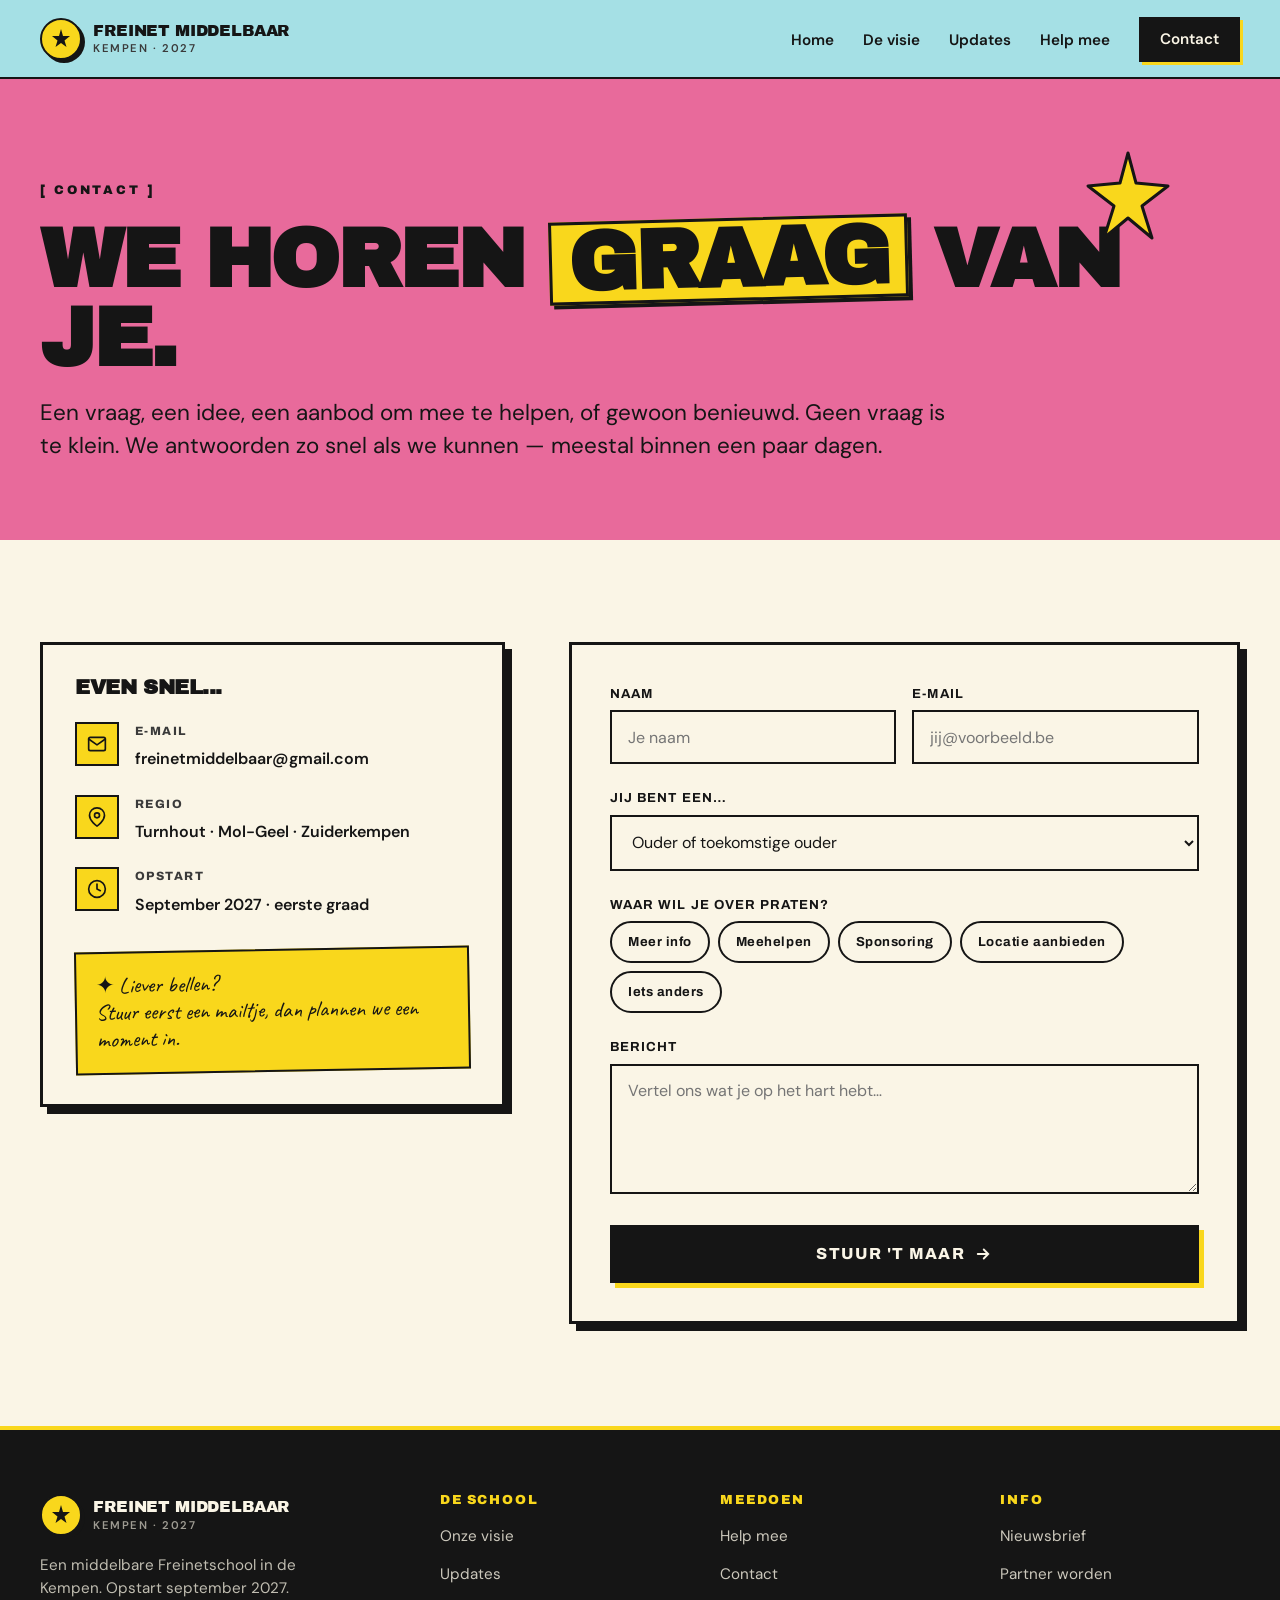
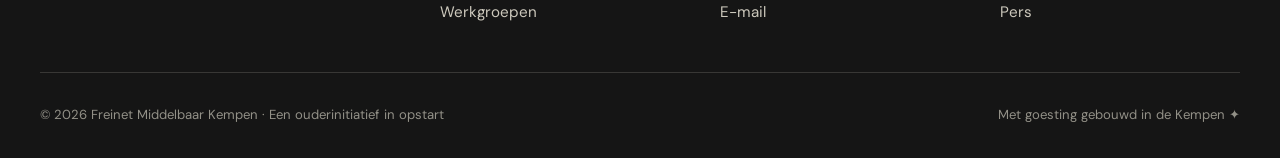
==== contact.html @ 90663b98 "Add files via upload" ====
<!DOCTYPE html>
<html lang="nl">
<head>
<meta charset="UTF-8">
<meta name="viewport" content="width=device-width, initial-scale=1.0">
<title>Contact — Freinet Middelbaar Kempen</title>
<meta name="description" content="Stuur ons een bericht. Vragen, ideeën, aanbod om te helpen, of gewoon benieuwd? We horen graag van je.">
<meta name="theme-color" content="#A5E0E5">
<link rel="icon" type="image/svg+xml" href="data:image/svg+xml,%3Csvg xmlns='http://www.w3.org/2000/svg' viewBox='0 0 64 64'%3E%3Ccircle cx='32' cy='32' r='30' fill='%23F9D71C' stroke='%23151515' stroke-width='4'/%3E%3Cpath d='M22 28 L32 20 L42 28 L32 36 Z' fill='%23151515'/%3E%3C/svg%3E">
<link rel="stylesheet" href="styles.css">
<style>
  .page-header { background: var(--pink); }
  .page-header h1 em {
    font-style: normal;
    background: var(--yellow);
    padding: 0 0.2em;
    border: 3px solid var(--ink);
    display: inline-block;
    transform: rotate(-1.5deg);
    box-shadow: 4px 4px 0 var(--ink);
  }
  .page-star { top: 15%; right: 8%; width: 100px; height: 100px; animation: bobble 5s ease-in-out infinite; }
  @media (max-width: 720px) { .page-star { display: none; } }

  /* Contact grid */
  .contact-grid {
    display: grid;
    grid-template-columns: 0.9fr 1.3fr;
    gap: clamp(2.5rem, 5vw, 4.5rem);
  }
  @media (max-width: 820px) { .contact-grid { grid-template-columns: 1fr; } }

  .contact-info-box {
    background: var(--paper);
    border: 3px solid var(--ink);
    box-shadow: 7px 7px 0 var(--ink);
    padding: 2rem;
    align-self: start;
  }
  .contact-info-box h3 { margin-bottom: 1.5rem; font-size: 1.3rem; }
  .contact-info-list {
    list-style: none;
    display: flex; flex-direction: column;
    gap: 1.4rem;
  }
  .contact-info-list li {
    display: flex; gap: 1rem;
    align-items: flex-start;
  }
  .contact-icon {
    width: 44px; height: 44px;
    display: grid; place-items: center;
    background: var(--yellow);
    border: 2px solid var(--ink);
    flex-shrink: 0;
  }
  .contact-icon svg { width: 20px; height: 20px; stroke: var(--ink); }
  .contact-info-text {
    flex: 1;
  }
  .contact-info-text strong {
    display: block;
    font-family: var(--font-headline);
    font-weight: 800;
    font-size: 0.75rem;
    text-transform: uppercase;
    letter-spacing: 0.12em;
    color: var(--ink-soft);
    margin-bottom: 0.3rem;
  }
  .contact-info-text a, .contact-info-text span {
    color: var(--ink);
    text-decoration: none;
    font-weight: 600;
    font-size: 1rem;
  }
  .contact-info-text a:hover { text-decoration: underline; text-underline-offset: 3px; text-decoration-thickness: 2px; }

  .contact-handnote {
    margin-top: 2rem;
    padding: 1.2rem;
    background: var(--yellow);
    border: 2px solid var(--ink);
    font-family: var(--font-hand);
    font-size: 1.4rem;
    line-height: 1.2;
    transform: rotate(-1deg);
  }

  /* Formulier */
  .contact-form {
    background: var(--paper);
    border: 3px solid var(--ink);
    box-shadow: 7px 7px 0 var(--ink);
    padding: clamp(1.8rem, 3vw, 2.5rem);
  }
  .form-row { margin-bottom: 1.5rem; }
  .form-row-split {
    display: grid;
    grid-template-columns: 1fr 1fr;
    gap: 1rem;
  }
  @media (max-width: 560px) { .form-row-split { grid-template-columns: 1fr; } }

  .form-submit {
    width: 100%;
    padding: 1.1rem;
    background: var(--ink);
    color: var(--paper);
    border: 2px solid var(--ink);
    font-family: var(--font-headline);
    font-weight: 800;
    font-size: 1rem;
    text-transform: uppercase;
    letter-spacing: 0.08em;
    cursor: pointer;
    box-shadow: 5px 5px 0 var(--yellow);
    transition: transform 0.15s var(--ease), box-shadow 0.15s var(--ease);
    display: flex;
    align-items: center;
    justify-content: center;
    gap: 0.6rem;
    margin-top: 0.8rem;
  }
  .form-submit:hover {
    transform: translate(-2px, -2px);
    box-shadow: 7px 7px 0 var(--yellow);
  }
  .form-submit svg { width: 18px; height: 18px; }

  .form-success {
    display: none;
    margin-top: 1.2rem;
    padding: 1rem 1.2rem;
    background: var(--lime);
    border: 2px solid var(--ink);
    font-weight: 600;
    font-size: 0.95rem;
  }
  .form-success.show { display: block; }
</style>
</head>
<body>

<nav class="nav">
  <div class="nav-inner">
    <a href="index.html" class="brand">
      <span class="brand-mark">
        <svg viewBox="0 0 24 24" fill="#151515"><path d="M12 2 L14 9 L21 9 L15.5 13.5 L17.5 20 L12 16 L6.5 20 L8.5 13.5 L3 9 L10 9 Z"/></svg>
      </span>
      <span class="brand-text">Freinet Middelbaar<small>Kempen · 2027</small></span>
    </a>
    <button class="nav-toggle" id="navToggle" aria-label="Menu" aria-expanded="false">
      <svg viewBox="0 0 24 24" fill="none" stroke="#151515" stroke-width="2.5" stroke-linecap="round"><line x1="3" y1="6" x2="21" y2="6"/><line x1="3" y1="12" x2="21" y2="12"/><line x1="3" y1="18" x2="21" y2="18"/></svg>
    </button>
    <ul class="nav-links" id="navLinks">
      <li><a href="index.html">Home</a></li>
      <li><a href="visie.html">De visie</a></li>
      <li><a href="updates.html">Updates</a></li>
      <li><a href="helpen.html">Help mee</a></li>
      <li><a href="contact.html" class="nav-cta">Contact</a></li>
    </ul>
  </div>
</nav>

<!-- HEADER -->
<section class="page-header">
  <span class="star page-star" aria-hidden="true">
    <svg viewBox="0 0 100 100"><path d="M50 5 L58 35 L90 38 L64 58 L74 90 L50 70 L26 90 L36 58 L10 38 L42 35 Z" fill="#F9D71C" stroke="#151515" stroke-width="3" stroke-linejoin="round"/></svg>
  </span>
  <div class="container">
    <div class="reveal">
      <span class="label">CONTACT </span>
      <h1 style="margin-top: 1rem;">We horen <em>graag</em> van je.</h1>
      <p class="page-header-lead" style="color: var(--ink);">
        Een vraag, een idee, een aanbod om mee te helpen, of gewoon benieuwd. Geen vraag is te klein. We antwoorden zo snel als we kunnen — meestal binnen een paar dagen.
      </p>
    </div>
  </div>
</section>

<!-- CONTACT -->
<section class="bg-paper">
  <div class="container">
    <div class="contact-grid">
      <!-- Info -->
      <div class="reveal">
        <div class="contact-info-box">
          <h3>Even snel...</h3>
          <ul class="contact-info-list">
            <li>
              <div class="contact-icon">
                <svg viewBox="0 0 24 24" fill="none" stroke-width="2" stroke-linecap="round" stroke-linejoin="round"><path d="M4 4h16c1.1 0 2 .9 2 2v12c0 1.1-.9 2-2 2H4c-1.1 0-2-.9-2-2V6c0-1.1.9-2 2-2z"/><polyline points="22,6 12,13 2,6"/></svg>
              </div>
              <div class="contact-info-text">
                <strong>E-mail</strong>
                <a href="mailto:freinetmiddelbaar@gmail.com">freinetmiddelbaar@gmail.com</a>
              </div>
            </li>
            <li>
              <div class="contact-icon">
                <svg viewBox="0 0 24 24" fill="none" stroke-width="2" stroke-linecap="round" stroke-linejoin="round"><path d="M21 10c0 7-9 13-9 13s-9-6-9-13a9 9 0 0 1 18 0z"/><circle cx="12" cy="10" r="3"/></svg>
              </div>
              <div class="contact-info-text">
                <strong>Regio</strong>
                <span>Turnhout · Mol-Geel · Zuiderkempen</span>
              </div>
            </li>
            <li>
              <div class="contact-icon">
                <svg viewBox="0 0 24 24" fill="none" stroke-width="2" stroke-linecap="round" stroke-linejoin="round"><circle cx="12" cy="12" r="10"/><polyline points="12 6 12 12 16 14"/></svg>
              </div>
              <div class="contact-info-text">
                <strong>Opstart</strong>
                <span>September 2027 · eerste graad</span>
              </div>
            </li>
          </ul>

          <div class="contact-handnote">
            ✦ Liever bellen?<br>Stuur eerst een mailtje, dan plannen we een moment in.
          </div>
        </div>
      </div>

      <!-- Formulier -->
      <form class="contact-form reveal" id="contactForm" style="transition-delay: 0.1s">
        <div class="form-row form-row-split">
          <div>
            <label for="f-naam">Naam</label>
            <input type="text" id="f-naam" name="naam" required placeholder="Je naam">
          </div>
          <div>
            <label for="f-email">E-mail</label>
            <input type="email" id="f-email" name="email" required placeholder="jij@voorbeeld.be">
          </div>
        </div>

        <div class="form-row">
          <label for="f-rol">Jij bent een…</label>
          <select id="f-rol" name="rol">
            <option>Ouder of toekomstige ouder</option>
            <option>Sponsor of partner</option>
            <option>Onderwijsprofessional</option>
            <option>Eigenaar of aanbieder van een locatie</option>
            <option>Geïnteresseerde of pers</option>
            <option>Anders</option>
          </select>
        </div>

        <div class="form-row">
          <label>Waar wil je over praten?</label>
          <div class="chips">
            <div class="chip"><input type="checkbox" id="t-info"><label for="t-info">Meer info</label></div>
            <div class="chip"><input type="checkbox" id="t-helpen"><label for="t-helpen">Meehelpen</label></div>
            <div class="chip"><input type="checkbox" id="t-sponsor"><label for="t-sponsor">Sponsoring</label></div>
            <div class="chip"><input type="checkbox" id="t-locatie"><label for="t-locatie">Locatie aanbieden</label></div>
            <div class="chip"><input type="checkbox" id="t-anders"><label for="t-anders">Iets anders</label></div>
          </div>
        </div>

        <div class="form-row">
          <label for="f-bericht">Bericht</label>
          <textarea id="f-bericht" name="bericht" required placeholder="Vertel ons wat je op het hart hebt…"></textarea>
        </div>

        <button type="submit" class="form-submit">
          STUUR 'T MAAR
          <svg viewBox="0 0 24 24" fill="none" stroke="currentColor" stroke-width="2.5" stroke-linecap="round"><path d="M5 12h14M13 6l6 6-6 6"/></svg>
        </button>

        <div class="form-success" id="formSuccess">
          ✦ Bedankt! Je bericht is verstuurd. We horen graag van je — binnenkort.
        </div>
      </form>
    </div>
  </div>
</section>

<!-- FOOTER -->
<footer>
  <div class="container">
    <div class="footer-grid">
      <div>
        <a href="index.html" class="brand footer-brand">
          <span class="brand-mark">
            <svg viewBox="0 0 24 24" fill="#151515"><path d="M12 2 L14 9 L21 9 L15.5 13.5 L17.5 20 L12 16 L6.5 20 L8.5 13.5 L3 9 L10 9 Z"/></svg>
          </span>
          <span class="brand-text" style="color: var(--paper);">Freinet Middelbaar<small style="color: rgba(250,245,230,0.6);">Kempen · 2027</small></span>
        </a>
        <p class="footer-tagline">Een middelbare Freinetschool in de Kempen. Opstart september 2027.</p>
      </div>
      <div class="footer-col"><h4>De school</h4><ul><li><a href="visie.html">Onze visie</a></li><li><a href="updates.html">Updates</a></li><li><a href="helpen.html">Werkgroepen</a></li></ul></div>
      <div class="footer-col"><h4>Meedoen</h4><ul><li><a href="helpen.html">Help mee</a></li><li><a href="contact.html">Contact</a></li><li><a href="mailto:freinetmiddelbaar@gmail.com">E-mail</a></li></ul></div>
      <div class="footer-col"><h4>Info</h4><ul><li><a href="updates.html#nieuwsbrief">Nieuwsbrief</a></li><li><a href="contact.html">Partner worden</a></li><li><a href="contact.html">Pers</a></li></ul></div>
    </div>
    <div class="footer-bottom">
      <span>© 2026 Freinet Middelbaar Kempen · Een ouderinitiatief in opstart</span>
      <span>Met goesting gebouwd in de Kempen ✦</span>
    </div>
  </div>
</footer>

<script src="nav.js"></script>
</body>
</html>
---- styles.css ----
/* ============================================================
   FREINET MIDDELBAAR KEMPEN — GEDEELDE STIJL
   Palet: mint + geel + zwart + paper. Bold condensed display.
   Handgetekende accenten via SVG.
   ============================================================ */

@import url('https://fonts.googleapis.com/css2?family=Archivo+Black&family=Caveat:wght@500;700&family=DM+Sans:ital,wght@0,400;0,500;0,600;0,700;1,400;1,500&family=Archivo:wght@400;500;600;700;800;900&display=swap');

:root {
  /* Hoofdpalet */
  --mint: #A5E0E5;
  --mint-deep: #7BC4CB;
  --mint-pale: #D6F0F2;
  --yellow: #F9D71C;
  --yellow-warm: #F5C518;
  --paper: #FAF5E6;
  --paper-warm: #F4EBD0;
  --ink: #151515;
  --ink-soft: #3a3a3a;
  --muted: #6b6b6b;

  /* Accenten voor sterren/markers */
  --pink: #E86A9B;
  --coral: #FF8C6E;
  --lime: #C9E26C;
  --violet: #9D7DD1;

  /* Fonts */
  --font-display: 'Archivo Black', 'Arial Black', sans-serif;
  --font-headline: 'Archivo', sans-serif;
  --font-body: 'DM Sans', system-ui, sans-serif;
  --font-hand: 'Caveat', cursive;

  --maxw: 1280px;
  --ease: cubic-bezier(0.2, 0.9, 0.3, 1);
}

* { box-sizing: border-box; margin: 0; padding: 0; }

html {
  scroll-behavior: smooth;
  scroll-padding-top: 90px;
}

body {
  font-family: var(--font-body);
  font-size: 17px;
  line-height: 1.55;
  color: var(--ink);
  background: var(--mint);
  -webkit-font-smoothing: antialiased;
  -moz-osx-font-smoothing: grayscale;
  overflow-x: hidden;
}

/* ============================================================
   TYPOGRAPHY
   ============================================================ */
h1, h2, h3, h4 {
  font-family: var(--font-display);
  line-height: 0.92;
  letter-spacing: -0.02em;
  color: var(--ink);
  text-transform: uppercase;
}

h1 {
  font-size: clamp(2.4rem, 6.5vw, 5.2rem);
  letter-spacing: -0.03em;
}

h2 {
  font-size: clamp(2rem, 5vw, 3.8rem);
  letter-spacing: -0.025em;
}

h3 {
  font-size: clamp(1.4rem, 2.5vw, 2rem);
  letter-spacing: -0.02em;
  line-height: 1;
}

h4 {
  font-size: 1.05rem;
  letter-spacing: 0.08em;
  text-transform: uppercase;
  font-family: var(--font-headline);
  font-weight: 900;
}

p { max-width: 62ch; }

strong { font-weight: 700; }

.hand {
  font-family: var(--font-hand);
  font-weight: 700;
  font-size: 1.3em;
  text-transform: none;
  letter-spacing: 0;
  line-height: 1;
  color: var(--ink);
}

/* Label: gesperiode caps tussen vierkante haakjes */
.label {
  font-family: var(--font-headline);
  font-weight: 900;
  font-size: 0.78rem;
  text-transform: uppercase;
  letter-spacing: 0.22em;
  color: var(--ink);
  display: inline-flex;
  align-items: center;
  gap: 0.4rem;
}
.label::before { content: '['; color: var(--ink); font-family: var(--font-display); }
.label::after { content: ']'; color: var(--ink); font-family: var(--font-display); }

/* Nummerbadge: gele cirkel met nummer in brackets */
.numbox {
  display: inline-flex;
  align-items: center;
  gap: 0.7rem;
}
.numbox-num {
  display: inline-grid;
  place-items: center;
  background: var(--yellow);
  border: 2px solid var(--ink);
  font-family: var(--font-display);
  font-size: 1rem;
  width: 44px; height: 44px;
  padding-top: 2px;
  box-shadow: 3px 3px 0 var(--ink);
}
.numbox-num.square {
  border-radius: 0;
}
.numbox-num.round {
  border-radius: 50%;
}

/* ============================================================
   LAYOUT
   ============================================================ */
.container {
  max-width: var(--maxw);
  margin: 0 auto;
  padding: 0 clamp(1.2rem, 4vw, 2.5rem);
}

section {
  padding: clamp(4rem, 8vw, 7rem) 0;
  position: relative;
}

section.bg-mint { background: var(--mint); }
section.bg-mint-pale { background: var(--mint-pale); }
section.bg-paper { background: var(--paper); }
section.bg-ink { background: var(--ink); color: var(--paper); }
section.bg-ink h1, section.bg-ink h2, section.bg-ink h3, section.bg-ink h4 { color: var(--paper); }
section.bg-yellow { background: var(--yellow); }

/* ============================================================
   NAVIGATIE
   ============================================================ */
.nav {
  position: sticky;
  top: 0;
  z-index: 100;
  background: var(--mint);
  border-bottom: 2px solid var(--ink);
  transition: background 0.3s;
}
.nav-inner {
  max-width: var(--maxw);
  margin: 0 auto;
  padding: 1.1rem clamp(1.2rem, 4vw, 2.5rem);
  display: flex;
  align-items: center;
  justify-content: space-between;
  gap: 2rem;
}

.brand {
  display: flex;
  align-items: center;
  gap: 0.7rem;
  text-decoration: none;
  color: var(--ink);
}
.brand-mark {
  width: 42px; height: 42px;
  display: grid; place-items: center;
  background: var(--yellow);
  border: 2px solid var(--ink);
  border-radius: 50%;
  box-shadow: 3px 3px 0 var(--ink);
  transition: transform 0.2s var(--ease), box-shadow 0.2s var(--ease);
}
.brand:hover .brand-mark {
  transform: translate(-1px, -1px);
  box-shadow: 4px 4px 0 var(--ink);
}
.brand-mark svg { width: 24px; height: 24px; }
.brand-text {
  font-family: var(--font-display);
  font-size: 1rem;
  line-height: 1;
  letter-spacing: -0.01em;
  text-transform: uppercase;
}
.brand-text small {
  display: block;
  font-family: var(--font-body);
  font-weight: 600;
  font-size: 0.7rem;
  letter-spacing: 0.14em;
  margin-top: 0.3rem;
  color: var(--ink-soft);
  text-transform: uppercase;
}

.nav-links {
  display: flex;
  align-items: center;
  gap: 1.8rem;
  list-style: none;
}
.nav-links a {
  color: var(--ink);
  text-decoration: none;
  font-weight: 600;
  font-size: 0.95rem;
  position: relative;
  padding: 0.3rem 0;
  transition: color 0.2s;
}
.nav-links a::after {
  content: '';
  position: absolute;
  left: 0; bottom: -4px;
  width: 0; height: 3px;
  background: var(--ink);
  transition: width 0.3s var(--ease);
}
.nav-links a:hover::after,
.nav-links a.active::after { width: 100%; }

.nav-cta {
  background: var(--ink) !important;
  color: var(--paper) !important;
  padding: 0.65rem 1.2rem !important;
  border: 2px solid var(--ink);
  box-shadow: 3px 3px 0 var(--yellow);
  transition: transform 0.15s var(--ease), box-shadow 0.15s var(--ease) !important;
}
.nav-cta:hover {
  transform: translate(-1px, -1px);
  box-shadow: 4px 4px 0 var(--yellow);
}
.nav-cta::after { display: none !important; }

.nav-toggle {
  display: none;
  background: var(--yellow);
  border: 2px solid var(--ink);
  border-radius: 6px;
  padding: 0.5rem 0.6rem;
  cursor: pointer;
  box-shadow: 2px 2px 0 var(--ink);
}
.nav-toggle svg { width: 22px; height: 22px; display: block; }

@media (max-width: 900px) {
  .nav-toggle { display: block; }
  .nav-links {
    position: absolute;
    top: 100%;
    left: 0; right: 0;
    background: var(--mint);
    flex-direction: column;
    align-items: stretch;
    padding: 1.2rem clamp(1.2rem, 4vw, 2.5rem) 2rem;
    border-bottom: 2px solid var(--ink);
    gap: 0.5rem;
    transform: translateY(-120%);
    transition: transform 0.3s var(--ease);
  }
  .nav-links.open { transform: translateY(0); }
  .nav-links li { border-bottom: 1px dashed var(--ink); padding: 0.9rem 0; }
  .nav-links li:last-child { border-bottom: none; padding-top: 1rem; }
  .nav-links a { font-size: 1.1rem; }
  .nav-cta {
    display: inline-block;
    align-self: flex-start;
    padding: 0.7rem 1.3rem !important;
  }
}

/* ============================================================
   BUTTONS — bold, brutaal, met hard shadow
   ============================================================ */
.btn {
  display: inline-flex;
  align-items: center;
  gap: 0.6rem;
  padding: 1rem 1.6rem;
  background: var(--ink);
  color: var(--paper);
  border: 2px solid var(--ink);
  font-family: var(--font-headline);
  font-weight: 800;
  font-size: 0.95rem;
  text-transform: uppercase;
  letter-spacing: 0.06em;
  text-decoration: none;
  cursor: pointer;
  box-shadow: 5px 5px 0 var(--ink);
  transition: transform 0.15s var(--ease), box-shadow 0.15s var(--ease);
}
.btn:hover {
  transform: translate(-2px, -2px);
  box-shadow: 7px 7px 0 var(--ink);
}
.btn:active {
  transform: translate(2px, 2px);
  box-shadow: 2px 2px 0 var(--ink);
}
.btn-yellow {
  background: var(--yellow);
  color: var(--ink);
  box-shadow: 5px 5px 0 var(--ink);
}
.btn-yellow:hover { box-shadow: 7px 7px 0 var(--ink); }
.btn-ghost {
  background: transparent;
  color: var(--ink);
  box-shadow: 5px 5px 0 var(--ink);
}
.btn-ghost:hover { background: var(--ink); color: var(--paper); }
.btn svg { width: 18px; height: 18px; }

/* ============================================================
   CARDS
   ============================================================ */
.card {
  background: var(--paper);
  border: 2px solid var(--ink);
  padding: 1.8rem;
  box-shadow: 6px 6px 0 var(--ink);
  transition: transform 0.2s var(--ease), box-shadow 0.2s var(--ease);
}
.card:hover {
  transform: translate(-2px, -2px);
  box-shadow: 8px 8px 0 var(--ink);
}

/* ============================================================
   STERREN & DECORATIEVE SVG
   ============================================================ */
.star {
  position: absolute;
  width: 80px; height: 80px;
  pointer-events: none;
  z-index: 2;
}
.star svg { width: 100%; height: 100%; display: block; }

/* Pijl handgetekend style */
.hand-arrow { display: inline-block; vertical-align: middle; }

/* ============================================================
   REVEAL ANIMATIE
   ============================================================ */
.js-on .reveal {
  opacity: 0;
  transform: translateY(30px);
  transition: opacity 0.7s var(--ease), transform 0.7s var(--ease);
}
.js-on .reveal.in { opacity: 1; transform: translateY(0); }

@keyframes bobble {
  0%, 100% { transform: translateY(0) rotate(-4deg); }
  50% { transform: translateY(-6px) rotate(3deg); }
}

/* ============================================================
   FOOTER
   ============================================================ */
footer {
  background: var(--ink);
  color: var(--paper);
  padding: 4rem 0 2rem;
  border-top: 4px solid var(--yellow);
}
.footer-grid {
  display: grid;
  grid-template-columns: 1.5fr 1fr 1fr 1fr;
  gap: 2.5rem;
  margin-bottom: 3rem;
}
@media (max-width: 820px) {
  .footer-grid { grid-template-columns: 1fr 1fr; gap: 2rem; }
}
@media (max-width: 520px) {
  .footer-grid { grid-template-columns: 1fr; }
}
.footer-brand { color: var(--paper); }
.footer-brand .brand-mark { background: var(--yellow); }
.footer-tagline {
  color: rgba(250, 245, 230, 0.75);
  font-size: 0.95rem;
  margin-top: 1.1rem;
  max-width: 32ch;
  line-height: 1.5;
}
.footer-col h4 {
  color: var(--yellow);
  margin-bottom: 1rem;
  font-size: 0.82rem;
  letter-spacing: 0.14em;
}
.footer-col ul { list-style: none; display: flex; flex-direction: column; gap: 0.7rem; }
.footer-col a {
  color: rgba(250, 245, 230, 0.8);
  text-decoration: none;
  font-size: 0.95rem;
  transition: color 0.2s;
}
.footer-col a:hover { color: var(--yellow); }
.footer-bottom {
  padding-top: 2rem;
  border-top: 1px solid rgba(250, 245, 230, 0.15);
  display: flex;
  justify-content: space-between;
  gap: 1rem;
  flex-wrap: wrap;
  font-size: 0.82rem;
  color: rgba(250, 245, 230, 0.55);
}

/* ============================================================
   PAGE HEADER (voor sub-pagina's)
   ============================================================ */
.page-header {
  padding: clamp(4rem, 8vw, 6rem) 0 clamp(3rem, 6vw, 5rem);
  position: relative;
  overflow: hidden;
}
.page-header h1 {
  margin-bottom: 1rem;
}
.page-header-lead {
  font-size: clamp(1.1rem, 1.9vw, 1.4rem);
  line-height: 1.5;
  max-width: 58ch;
  margin-top: 1.2rem;
  color: var(--ink-soft);
}

/* ============================================================
   FORMS
   ============================================================ */
input, textarea, select, button {
  font-family: inherit;
  font-size: inherit;
  color: inherit;
}
input[type="text"],
input[type="email"],
textarea,
select {
  width: 100%;
  padding: 0.9rem 1rem;
  background: var(--paper);
  border: 2px solid var(--ink);
  font-family: var(--font-body);
  font-size: 1rem;
  color: var(--ink);
  transition: background 0.2s;
}
input:focus, textarea:focus, select:focus {
  outline: none;
  background: #fff;
  box-shadow: 4px 4px 0 var(--yellow);
}
textarea { min-height: 130px; resize: vertical; }

label {
  display: block;
  font-family: var(--font-headline);
  font-weight: 700;
  font-size: 0.82rem;
  letter-spacing: 0.08em;
  text-transform: uppercase;
  margin-bottom: 0.4rem;
  color: var(--ink);
}

/* Chip checkboxes */
.chips { display: flex; flex-wrap: wrap; gap: 0.5rem; }
.chip { position: relative; }
.chip input { position: absolute; opacity: 0; pointer-events: none; }
.chip label {
  display: inline-block;
  padding: 0.55rem 1rem;
  background: var(--paper);
  border: 2px solid var(--ink);
  border-radius: 999px;
  font-size: 0.82rem;
  font-weight: 700;
  letter-spacing: 0.04em;
  text-transform: none;
  cursor: pointer;
  margin: 0;
  transition: transform 0.15s var(--ease), background 0.2s;
}
.chip:hover label { transform: translate(-1px, -1px); }
.chip input:checked + label {
  background: var(--yellow);
  box-shadow: 3px 3px 0 var(--ink);
}

/* ============================================================
   UTILITIES
   ============================================================ */
.grid-2 { display: grid; grid-template-columns: 1fr 1fr; gap: 2rem; }
.grid-3 { display: grid; grid-template-columns: repeat(3, 1fr); gap: 1.5rem; }
.grid-4 { display: grid; grid-template-columns: repeat(4, 1fr); gap: 1.2rem; }
@media (max-width: 900px) {
  .grid-3 { grid-template-columns: 1fr 1fr; }
  .grid-4 { grid-template-columns: 1fr 1fr; }
}
@media (max-width: 560px) {
  .grid-2 { grid-template-columns: 1fr; }
  .grid-3 { grid-template-columns: 1fr; }
  .grid-4 { grid-template-columns: 1fr 1fr; }
}

.eyebrow-hand {
  font-family: var(--font-hand);
  font-size: clamp(1.3rem, 2vw, 1.9rem);
  color: var(--ink);
  transform: rotate(-2deg);
  display: inline-block;
  margin-bottom: 0.8rem;
}

.rotate-1 { transform: rotate(-1deg); }
.rotate-2 { transform: rotate(-3deg); }
.rotate-right { transform: rotate(2deg); }

@media (prefers-reduced-motion: reduce) {
  *, *::before, *::after {
    animation-duration: 0.01ms !important;
    transition-duration: 0.01ms !important;
  }
  html { scroll-behavior: auto; }
}
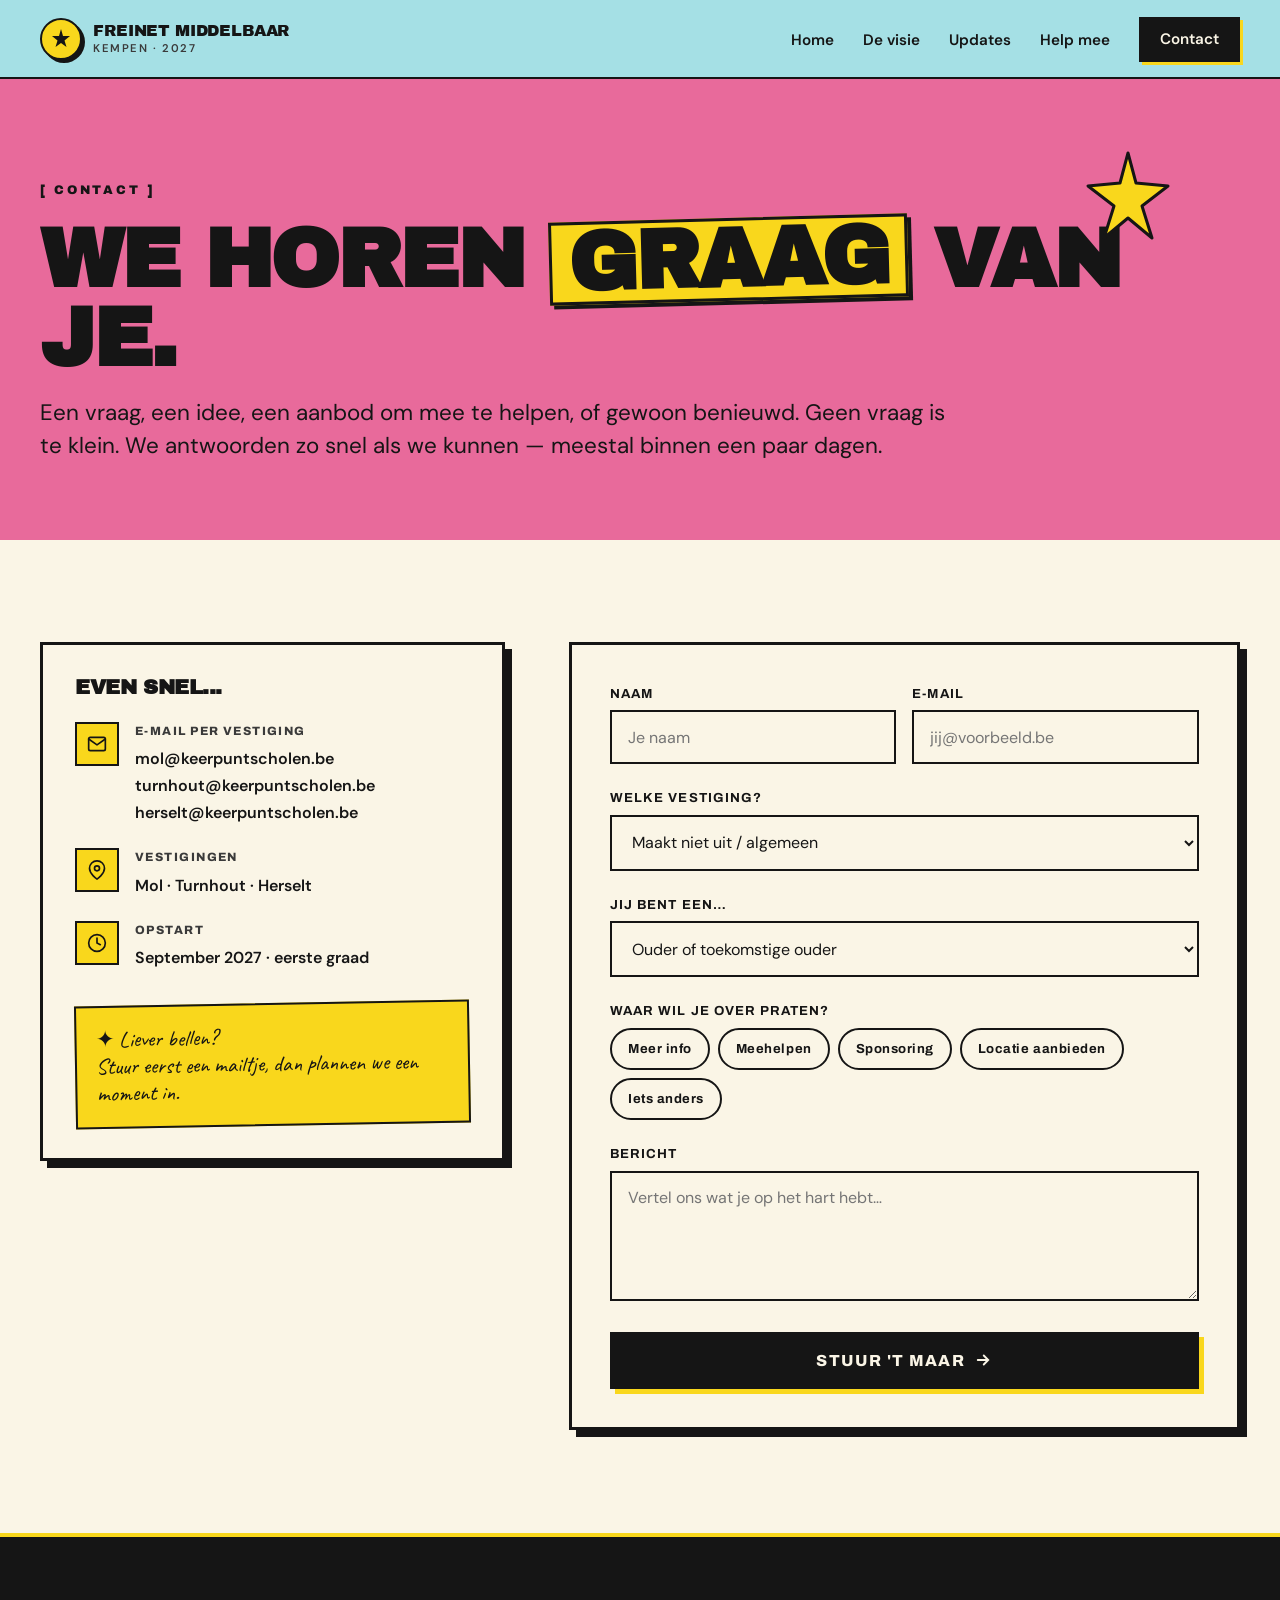
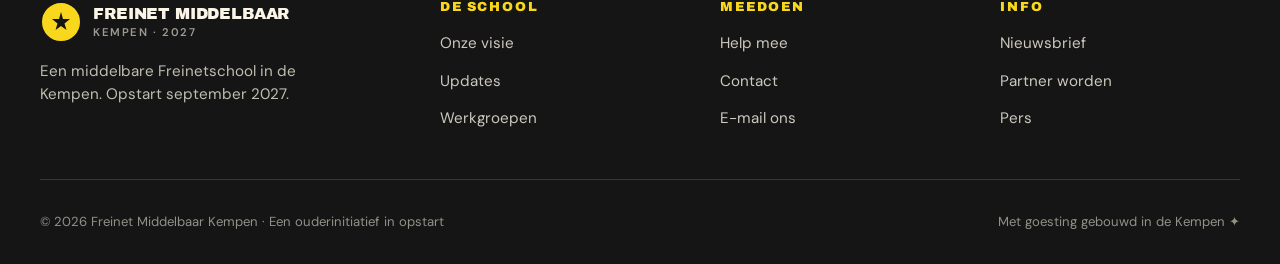
==== commit 29739d3d: "Add files via upload" ====
--- a/contact.html
+++ b/contact.html
@@ -193,8 +193,10 @@
                 <svg viewBox="0 0 24 24" fill="none" stroke-width="2" stroke-linecap="round" stroke-linejoin="round"><path d="M4 4h16c1.1 0 2 .9 2 2v12c0 1.1-.9 2-2 2H4c-1.1 0-2-.9-2-2V6c0-1.1.9-2 2-2z"/><polyline points="22,6 12,13 2,6"/></svg>
               </div>
               <div class="contact-info-text">
-                <strong>E-mail</strong>
-                <a href="mailto:freinetmiddelbaar@gmail.com">freinetmiddelbaar@gmail.com</a>
+                <strong>E-mail per vestiging</strong>
+                <a href="mailto:mol@keerpuntscholen.be">mol@keerpuntscholen.be</a><br>
+                <a href="mailto:turnhout@keerpuntscholen.be">turnhout@keerpuntscholen.be</a><br>
+                <a href="mailto:herselt@keerpuntscholen.be">herselt@keerpuntscholen.be</a>
               </div>
             </li>
             <li>
@@ -202,8 +204,8 @@
                 <svg viewBox="0 0 24 24" fill="none" stroke-width="2" stroke-linecap="round" stroke-linejoin="round"><path d="M21 10c0 7-9 13-9 13s-9-6-9-13a9 9 0 0 1 18 0z"/><circle cx="12" cy="10" r="3"/></svg>
               </div>
               <div class="contact-info-text">
-                <strong>Regio</strong>
-                <span>Turnhout · Mol-Geel · Zuiderkempen</span>
+                <strong>Vestigingen</strong>
+                <span>Mol · Turnhout · Herselt</span>
               </div>
             </li>
             <li>
@@ -224,7 +226,8 @@
       </div>
 
       <!-- Formulier -->
-      <form class="contact-form reveal" id="contactForm" style="transition-delay: 0.1s">
+      <form class="contact-form reveal" id="contactForm" action="https://formspree.io/f/mqeozwdj" method="POST" style="transition-delay: 0.1s">
+        <input type="hidden" name="_subject" value="Nieuw bericht via freinet-middelbaar-kempen.be">
         <div class="form-row form-row-split">
           <div>
             <label for="f-naam">Naam</label>
@@ -234,6 +237,16 @@
             <label for="f-email">E-mail</label>
             <input type="email" id="f-email" name="email" required placeholder="jij@voorbeeld.be">
           </div>
+        </div>
+
+        <div class="form-row">
+          <label for="f-vestiging">Welke vestiging?</label>
+          <select id="f-vestiging" name="vestiging">
+            <option>Maakt niet uit / algemeen</option>
+            <option>Mol</option>
+            <option>Turnhout</option>
+            <option>Herselt</option>
+          </select>
         </div>
 
         <div class="form-row">
@@ -291,7 +304,7 @@
         <p class="footer-tagline">Een middelbare Freinetschool in de Kempen. Opstart september 2027.</p>
       </div>
       <div class="footer-col"><h4>De school</h4><ul><li><a href="visie.html">Onze visie</a></li><li><a href="updates.html">Updates</a></li><li><a href="helpen.html">Werkgroepen</a></li></ul></div>
-      <div class="footer-col"><h4>Meedoen</h4><ul><li><a href="helpen.html">Help mee</a></li><li><a href="contact.html">Contact</a></li><li><a href="mailto:freinetmiddelbaar@gmail.com">E-mail</a></li></ul></div>
+      <div class="footer-col"><h4>Meedoen</h4><ul><li><a href="helpen.html">Help mee</a></li><li><a href="contact.html">Contact</a></li><li><a href="contact.html">E-mail ons</a></li></ul></div>
       <div class="footer-col"><h4>Info</h4><ul><li><a href="updates.html#nieuwsbrief">Nieuwsbrief</a></li><li><a href="contact.html">Partner worden</a></li><li><a href="contact.html">Pers</a></li></ul></div>
     </div>
     <div class="footer-bottom">
